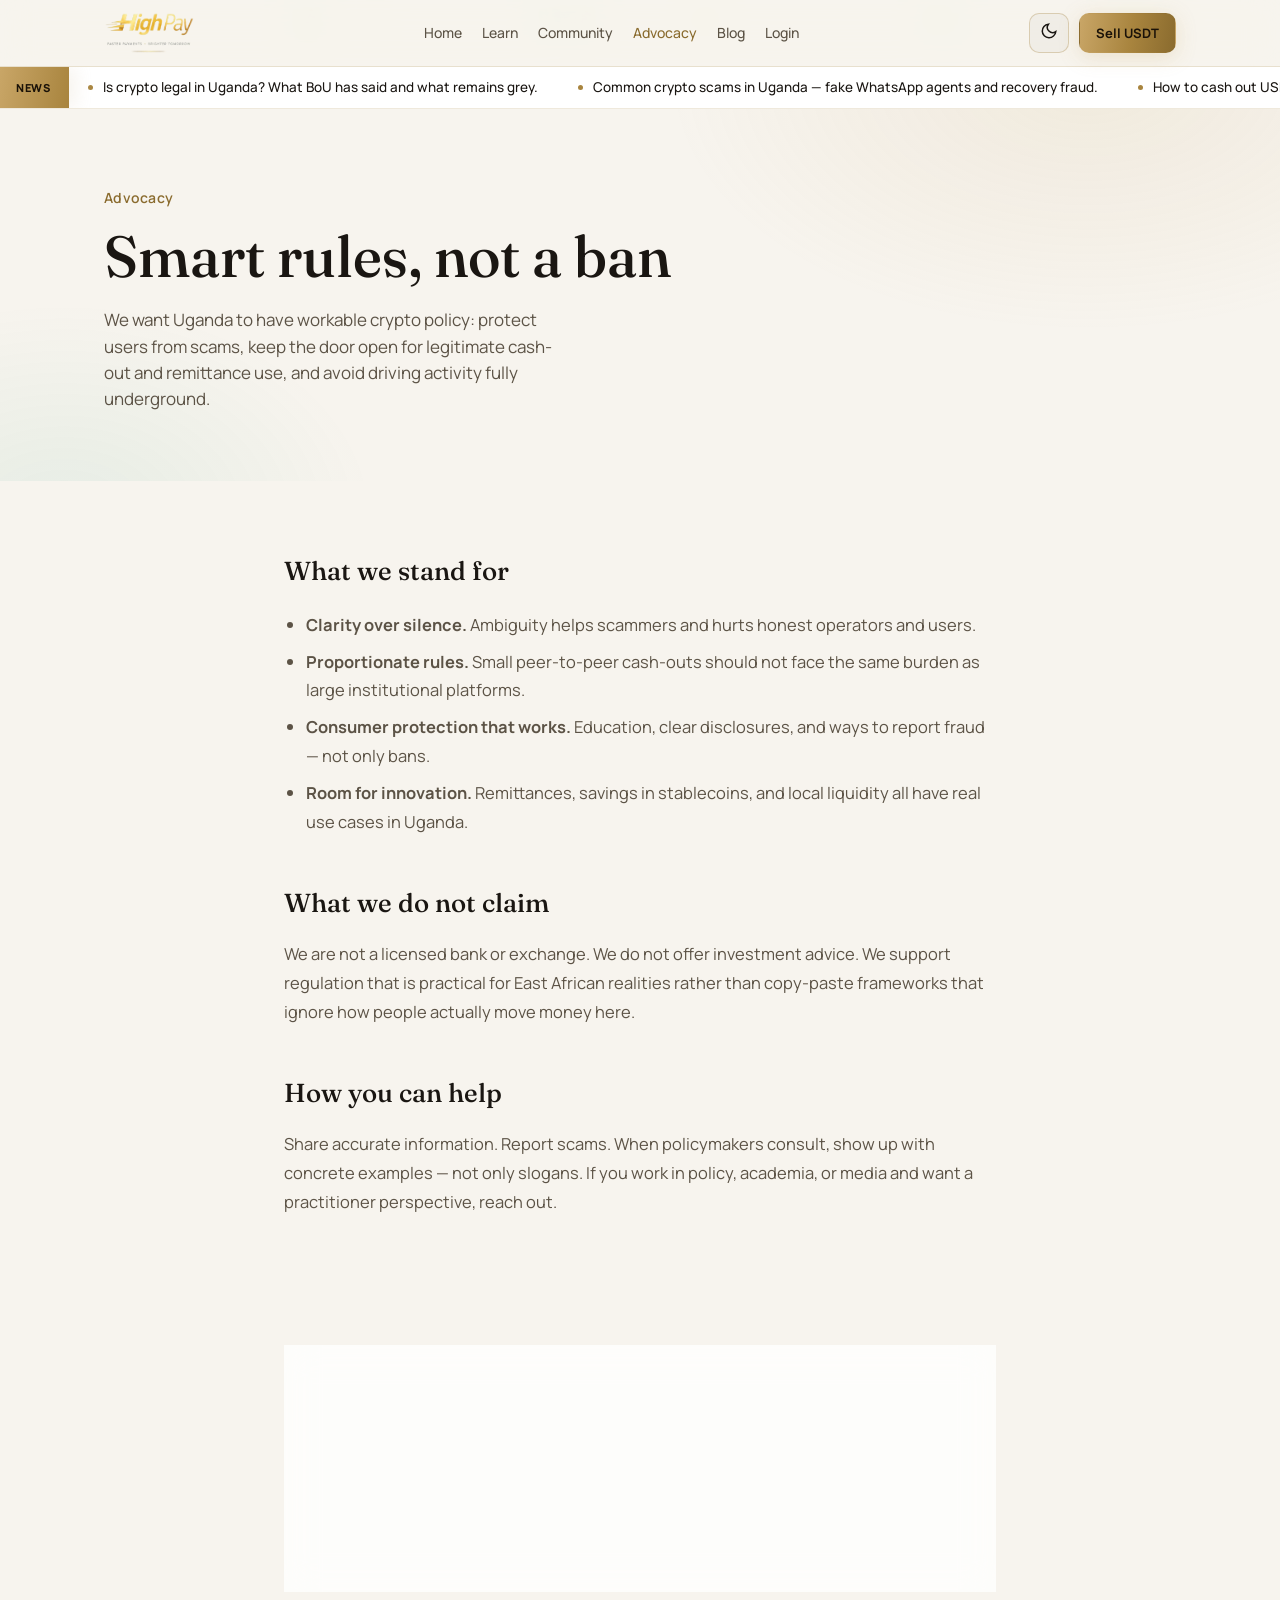
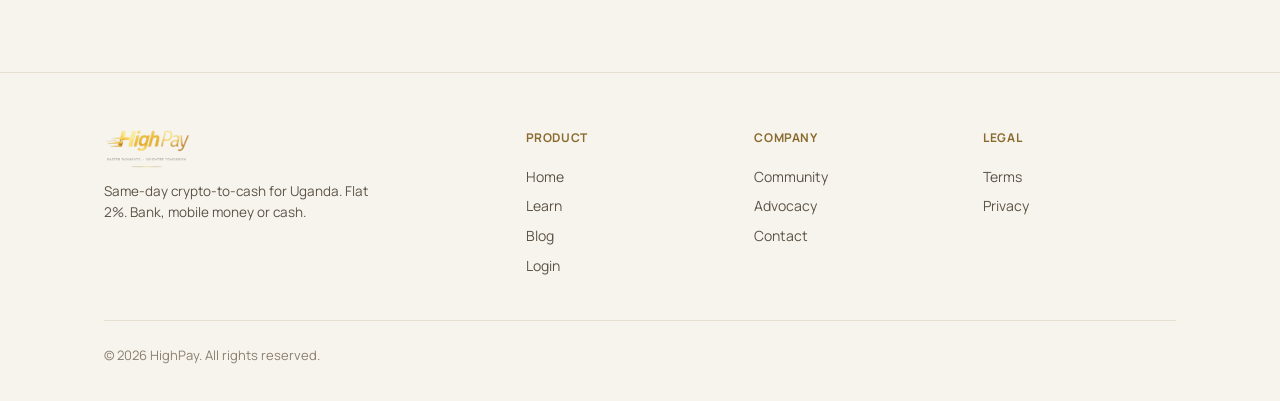
==== advocacy.html @ 5aafbe94 "Initial HighPay site" ====
<!doctype html>
<html lang="en" data-theme="dark">
<head>
<meta charset="UTF-8" />
<meta name="viewport" content="width=device-width, initial-scale=1.0" />
<title>Advocacy — HighPay</title>
<link rel="icon" href="assets/images/logo.png" />
<meta name="description" content="HighPay’s position on crypto regulation in Uganda: clear rules, consumer protection, and room for legitimate services to operate." />
<link rel="preconnect" href="https://fonts.googleapis.com" />
<link rel="preconnect" href="https://fonts.gstatic.com" crossorigin />
<link href="https://fonts.googleapis.com/css2?family=Fraunces:opsz,wght@9..144,400;9..144,500;9..144,600&family=Manrope:wght@400;500;600;700;800&display=swap" rel="stylesheet" />
<link rel="stylesheet" href="assets/styles.css" />
</head>
<body>
<div class="coins-layer" id="coinsLayer" aria-hidden="true"></div>

<header class="nav">
  <div class="wrap nav-inner">
    <a href="index.html" class="brand">
      <img src="assets/images/logo.png" alt="HighPay" width="140" height="46" />
    </a>
    <button class="menu-toggle" aria-label="Menu">☰</button>
    <nav class="links">
      <a href="index.html">Home</a>
      <a href="learn.html">Learn</a>
      <a href="community.html">Community</a>
      <a href="advocacy.html" class="active">Advocacy</a>
      <a href="blog.html">Blog</a>
      <a href="login.html">Login</a>
    </nav>
        <div class="nav-actions">
      <button type="button" class="theme-toggle" data-theme-toggle aria-label="Toggle day/night mode">
        <span data-theme-icon></span>
      </button>
      <a href="#" class="btn btn-primary btn-sm" data-wa>Sell USDT</a>
    </div>
  </div>
</header>

<div class="news-marquee" aria-label="News">
  <div class="news-marquee-inner">
    <span class="news-label">News</span>
    <div class="news-track-wrap">
      <div class="news-track" id="newsTrack"></div>
    </div>
  </div>
</div>


<section class="hero" style="padding-bottom:40px">
  <div class="wrap">
    <p class="kicker">Advocacy</p>
    <h1 class="headline" style="max-width:18ch">Smart rules, not a ban</h1>
    <p class="sub">We want Uganda to have workable crypto policy: protect users from scams, keep the door open for legitimate cash-out and remittance use, and avoid driving activity fully underground.</p>
  </div>
</section>


<section style="padding-top:24px">
  <div class="wrap-narrow">
    <div class="post-body" style="padding-top:0">
      <h2>What we stand for</h2>
      <ul>
        <li><strong>Clarity over silence.</strong> Ambiguity helps scammers and hurts honest operators and users.</li>
        <li><strong>Proportionate rules.</strong> Small peer-to-peer cash-outs should not face the same burden as large institutional platforms.</li>
        <li><strong>Consumer protection that works.</strong> Education, clear disclosures, and ways to report fraud — not only bans.</li>
        <li><strong>Room for innovation.</strong> Remittances, savings in stablecoins, and local liquidity all have real use cases in Uganda.</li>
      </ul>

      <h2>What we do not claim</h2>
      <p>We are not a licensed bank or exchange. We do not offer investment advice. We support regulation that is practical for East African realities rather than copy-paste frameworks that ignore how people actually move money here.</p>

      <h2>How you can help</h2>
      <p>Share accurate information. Report scams. When policymakers consult, show up with concrete examples — not only slogans. If you work in policy, academia, or media and want a practitioner perspective, reach out.</p>
    </div>

    <div class="band" style="margin-top:40px">
      <h3>Talk to us about policy</h3>
      <p>We engage with researchers, journalists, and officials who want grounded input from people who handle crypto-to-cash every day.</p>
      <div class="actions">
        <a href="#" class="btn btn-primary" data-wa>Contact HighPay</a>
      </div>
    </div>
  </div>
</section>

<footer>
  <div class="wrap">
    <div class="foot-grid">
      <div class="foot-brand">
        <img src="assets/images/logo.png" alt="HighPay" width="140" height="44" />
        <p>Same-day crypto-to-cash for Uganda. Flat 2%. Bank, mobile money or cash.</p>
      </div>
      <div class="foot-col">
        <h5>Product</h5>
        <a href="index.html">Home</a>
        <a href="learn.html">Learn</a>
        <a href="blog.html">Blog</a>
        <a href="login.html">Login</a>
      </div>
      <div class="foot-col">
        <h5>Company</h5>
        <a href="community.html">Community</a>
        <a href="advocacy.html">Advocacy</a>
        <a href="#" data-wa>Contact</a>
      </div>
      <div class="foot-col">
        <h5>Legal</h5>
        <a href="terms.html">Terms</a>
        <a href="privacy.html">Privacy</a>
      </div>
    </div>
    <div class="foot-bottom">
      <p>© <span id="year"></span> HighPay. All rights reserved.</p>
    </div>
  </div>
</footer>

<script src="assets/main.js"></script>
</body>
</html>
---- assets/styles.css ----
:root, [data-theme="dark"] {
  --ink: #050505;
  --ink-2: #0d0d0d;
  --ink-3: #141414;
  --ink-4: #1a1a1a;
  --surface: rgba(255, 255, 255, 0.04);
  --surface-strong: rgba(255, 255, 255, 0.07);
  --white: #fff;
  --off-white: #f6ecd8;
  --text: #f6ecd8;
  --text-muted: #b8a98a;
  --text-dim: #7a6f58;
  --gold: #c9a667;
  --gold-light: #e7d3a1;
  --gold-deep: #a8843e;
  --line: rgba(231, 211, 161, 0.14);
  --line-strong: rgba(231, 211, 161, 0.28);
  --glass: rgba(13, 13, 13, 0.72);
  --glass-border: rgba(231, 211, 161, 0.18);
  --shadow: 0 20px 50px rgba(0, 0, 0, 0.45);
  --nav-bg: rgba(5, 5, 5, 0.85);
  --usdt: #26a17b;
  --display: 'Fraunces', serif;
  --body: 'Manrope', system-ui, sans-serif;
  color-scheme: dark;
}

[data-theme="light"] {
  --ink: #f7f4ee;
  --ink-2: #ffffff;
  --ink-3: #f0ebe3;
  --ink-4: #e8e2d6;
  --surface: rgba(0, 0, 0, 0.03);
  --surface-strong: rgba(0, 0, 0, 0.06);
  --white: #0a0a0a;
  --off-white: #1a1612;
  --text: #1a1612;
  --text-muted: #5c5346;
  --text-dim: #8a7f6e;
  --gold: #a8843e;
  --gold-light: #c9a667;
  --gold-deep: #8a6b2e;
  --line: rgba(168, 132, 62, 0.18);
  --line-strong: rgba(168, 132, 62, 0.32);
  --glass: rgba(255, 255, 255, 0.78);
  --glass-border: rgba(168, 132, 62, 0.22);
  --shadow: 0 16px 40px rgba(40, 30, 10, 0.12);
  --nav-bg: rgba(247, 244, 238, 0.9);
  --usdt: #26a17b;
  color-scheme: light;
}

* { box-sizing: border-box }
html { scroll-behavior: smooth }
body {
  margin: 0;
  background: var(--ink);
  color: var(--text);
  font-family: var(--body);
  -webkit-font-smoothing: antialiased;
  line-height: 1.55;
  overflow-x: hidden;
  transition: background 0.3s ease, color 0.3s ease;
}
a { color: inherit; text-decoration: none }
button { font-family: inherit; cursor: pointer }
input, select, textarea { font-family: inherit }
img { max-width: 100%; display: block }
::selection { background: var(--gold); color: var(--ink) }
:focus-visible { outline: 2px solid var(--gold); outline-offset: 3px }

.wrap { max-width: 1120px; margin: 0 auto; padding-inline: 24px }
.wrap-narrow { max-width: 760px; margin: 0 auto; padding-inline: 24px }

.gold-text {
  background: linear-gradient(100deg, var(--gold-light), var(--gold) 55%, var(--gold-light));
  -webkit-background-clip: text;
  background-clip: text;
  color: transparent;
}

.glass {
  background: var(--glass);
  backdrop-filter: blur(16px) saturate(1.2);
  -webkit-backdrop-filter: blur(16px) saturate(1.2);
  border: 1px solid var(--glass-border);
  border-radius: 16px;
}

.coins-layer {
  position: fixed; inset: 0; pointer-events: none; z-index: 0; overflow: hidden;
}
.coin {
  position: absolute; font-size: 22px; opacity: 0.18;
  animation: floatCoin linear infinite;
  user-select: none;
  text-shadow: 0 0 12px rgba(201, 166, 103, 0.4);
}
.coin.gold { color: #e7d3a1 }
.coin.amber { color: #c9a667 }
.coin.bright { color: #f5e6c0 }
.coin.deep { color: #a8843e }
[data-theme="light"] .coin { opacity: 0.12 }
@keyframes floatCoin {
  0% { transform: translateY(110vh) rotate(0) scale(0.7); opacity: 0 }
  8% { opacity: 0.18 }
  92% { opacity: 0.14 }
  100% { transform: translateY(-12vh) rotate(360deg) scale(1.1); opacity: 0 }
}

header.nav {
  position: sticky; top: 0; z-index: 50;
  background: var(--nav-bg);
  backdrop-filter: blur(16px) saturate(1.3);
  -webkit-backdrop-filter: blur(16px) saturate(1.3);
  border-bottom: 1px solid var(--line);
  transition: background 0.3s ease;
}
.nav-inner {
  display: flex; align-items: center; justify-content: space-between;
  padding-block: 12px; gap: 16px; flex-wrap: wrap;
}
.brand { display: flex; align-items: center; gap: 10px }
.brand img {
  height: 42px; width: auto;
  filter: drop-shadow(0 0 10px rgba(201, 166, 103, 0.35));
}
[data-theme="light"] .brand img { filter: none }
nav.links { display: flex; gap: 20px; align-items: center; flex-wrap: wrap }
nav.links a {
  font-size: 14px; color: var(--text-muted); transition: color 0.15s; font-weight: 500;
}
nav.links a:hover, nav.links a.active { color: var(--gold-light) }
[data-theme="light"] nav.links a:hover,
[data-theme="light"] nav.links a.active { color: var(--gold-deep) }
.nav-actions { display: flex; gap: 10px; align-items: center }
.theme-toggle {
  width: 40px; height: 40px; border-radius: 10px;
  border: 1px solid var(--line-strong);
  background: var(--surface);
  color: var(--text);
  display: flex; align-items: center; justify-content: center;
  transition: border-color 0.15s, background 0.15s;
}
.theme-toggle:hover { border-color: var(--gold); background: var(--surface-strong) }
.theme-toggle svg { width: 18px; height: 18px }
.menu-toggle {
  display: none; background: none; border: 1px solid var(--line-strong);
  border-radius: 10px; padding: 8px 10px; color: var(--text);
}
@media (max-width: 900px) {
  nav.links {
    display: none; width: 100%; flex-direction: column; align-items: flex-start;
    padding-top: 14px; border-top: 1px solid var(--line); margin-top: 8px;
  }
  nav.links.open { display: flex }
  .menu-toggle { display: block }
}

.btn {
  display: inline-flex; align-items: center; gap: 8px; border-radius: 12px;
  padding: 12px 22px; font-size: 14px; font-weight: 700;
  border: 1px solid transparent;
  transition: transform 0.15s, box-shadow 0.15s, background 0.15s, border-color 0.15s;
  white-space: nowrap;
}
.btn:active { transform: translateY(1px) }
.btn-primary {
  background: linear-gradient(100deg, var(--gold-light), var(--gold) 55%, var(--gold-deep));
  color: #1a1208;
  box-shadow: 0 4px 20px rgba(201, 166, 103, 0.25);
}
.btn-primary:hover {
  box-shadow: 0 0 28px rgba(201, 166, 103, 0.4);
  transform: translateY(-1px);
}
.btn-ghost {
  border: 1px solid var(--line-strong);
  color: var(--text);
  background: var(--surface);
  backdrop-filter: blur(8px);
}
.btn-ghost:hover {
  border-color: var(--gold);
  color: var(--gold-light);
  background: rgba(201, 166, 103, 0.08);
}
.btn-sm { padding: 9px 16px; font-size: 13px; border-radius: 10px }

.news-marquee {
  border-bottom: 1px solid var(--line);
  background: var(--ink-2);
  overflow: hidden;
  position: relative;
  z-index: 2;
  height: 42px;
}
.news-marquee-inner {
  position: relative;
  height: 100%;
  display: flex;
  align-items: center;
}
.news-label {
  position: absolute;
  left: 0;
  top: 0;
  bottom: 0;
  z-index: 3;
  display: flex;
  align-items: center;
  padding: 0 18px 0 16px;
  font-size: 11px;
  font-weight: 800;
  letter-spacing: 0.06em;
  text-transform: uppercase;
  color: #1a1208;
  background: linear-gradient(100deg, var(--gold-light), var(--gold));
  border-radius: 0;
  /* solid opaque so scrolling text passes underneath */
  box-shadow: 8px 0 16px rgba(5, 5, 5, 0.55);
}
[data-theme="light"] .news-label {
  box-shadow: 8px 0 16px rgba(247, 244, 238, 0.9);
}
.news-track-wrap {
  flex: 1;
  overflow: hidden;
  height: 100%;
  display: flex;
  align-items: center;
  /* leave space so text starts after the solid badge */
  padding-left: 88px;
}
.news-track {
  display: flex;
  gap: 40px;
  white-space: nowrap;
  animation: newsScroll 45s linear infinite;
  width: max-content;
}
.news-track:hover { animation-play-state: paused }
.news-item {
  font-size: 13.5px;
  color: var(--text-muted);
  display: inline-flex;
  align-items: center;
  gap: 10px;
}
.news-item a { color: var(--text); font-weight: 500 }
.news-item a:hover { color: var(--gold-light) }
.news-dot {
  width: 5px; height: 5px; border-radius: 50%;
  background: var(--gold); flex: none;
}
@keyframes newsScroll {
  from { transform: translateX(0) }
  to { transform: translateX(-50%) }
}
@media (prefers-reduced-motion: reduce) {
  .news-track { animation: none }
}

/* Hero USDT gold background */
.hero-bg-usdt {
  position: absolute;
  right: -5%;
  top: 10%;
  width: min(520px, 55vw);
  height: min(520px, 55vw);
  background: url('images/usdt-gold.jpg') center / cover no-repeat;
  opacity: 0.12;
  filter: blur(1px) saturate(1.1);
  pointer-events: none;
  z-index: 0;
  border-radius: 50%;
  mask-image: radial-gradient(circle, black 30%, transparent 72%);
  -webkit-mask-image: radial-gradient(circle, black 30%, transparent 72%);
}
[data-theme="light"] .hero-bg-usdt { opacity: 0.18 }

/* Page hero visuals */
.page-visual {
  border-radius: 20px;
  overflow: hidden;
  border: 1px solid var(--glass-border);
  margin-bottom: 36px;
  aspect-ratio: 21/9;
  max-height: 280px;
  background: var(--ink-3);
}
.page-visual img {
  width: 100%;
  height: 100%;
  object-fit: cover;
}
.visual-grid {
  display: grid;
  grid-template-columns: 1.2fr 1fr;
  gap: 16px;
  margin-bottom: 40px;
}
@media (max-width: 700px) {
  .visual-grid { grid-template-columns: 1fr }
}
.visual-grid .page-visual { margin-bottom: 0; aspect-ratio: 16/10; max-height: none }

.hero {
  position: relative;
  padding: 64px 0 52px;
  overflow: hidden;
  z-index: 1;
}
.hero::before {
  content: '';
  position: absolute; inset: 0; z-index: -1;
  background:
    radial-gradient(700px 420px at 85% -8%, rgba(201, 166, 103, 0.1), transparent 60%),
    radial-gradient(520px 360px at 5% 110%, rgba(38, 161, 123, 0.06), transparent 60%);
}
[data-theme="light"] .hero::before {
  background:
    radial-gradient(700px 420px at 85% -8%, rgba(201, 166, 103, 0.12), transparent 60%),
    radial-gradient(520px 360px at 5% 110%, rgba(38, 161, 123, 0.08), transparent 60%);
}
.hero-grid {
  position: relative;
  z-index: 1;
  display: grid;
  grid-template-columns: 1.05fr 0.95fr;
  gap: 48px;
  align-items: center;
}
@media (max-width: 920px) {
  .hero-grid { grid-template-columns: 1fr }
}
.kicker {
  font-size: 14px;
  color: var(--gold-light);
  font-weight: 600;
  margin-bottom: 16px;
  letter-spacing: 0.02em;
  display: flex;
  align-items: center;
  gap: 8px;
}
[data-theme="light"] .kicker { color: var(--gold-deep) }
.pulse-dot {
  display: inline-block;
  width: 8px; height: 8px; border-radius: 50%;
  background: var(--gold-light);
  box-shadow: 0 0 0 0 rgba(201, 166, 103, 0.55);
  animation: pulse 2s infinite;
}
@keyframes pulse {
  0% { box-shadow: 0 0 0 0 rgba(201, 166, 103, 0.55) }
  70% { box-shadow: 0 0 0 8px rgba(201, 166, 103, 0) }
  100% { box-shadow: 0 0 0 0 rgba(201, 166, 103, 0) }
}
h1.headline {
  font-family: var(--display);
  font-weight: 500;
  font-size: clamp(36px, 5vw, 58px);
  line-height: 1.08;
  margin: 0 0 20px;
  max-width: 14ch;
  color: var(--text);
}
.sub {
  font-size: 17px;
  color: var(--text-muted);
  max-width: 46ch;
  margin: 0 0 28px;
}
.hero-cta { display: flex; gap: 12px; flex-wrap: wrap; margin-bottom: 32px }
.trust-row {
  display: flex; gap: 24px; flex-wrap: wrap;
  font-size: 13.5px; color: var(--text-muted);
}
.trust-row div { display: flex; align-items: center; gap: 8px }
.trust-row svg { flex: none; stroke: var(--gold) }

.calc-card {
  position: relative;
  border-radius: 20px;
  padding: 1px;
  background: linear-gradient(145deg, rgba(231, 211, 161, 0.4), rgba(38, 161, 123, 0.15) 50%, rgba(231, 211, 161, 0.2));
  box-shadow: var(--shadow);
}
.calc-inner {
  background: var(--glass);
  backdrop-filter: blur(20px) saturate(1.2);
  -webkit-backdrop-filter: blur(20px) saturate(1.2);
  border-radius: 19px;
  padding: 28px;
  border: 1px solid var(--glass-border);
}
.calc-head {
  display: flex; align-items: center; justify-content: space-between;
  margin-bottom: 20px;
}
.calc-head h3 {
  font-family: var(--display);
  font-weight: 500;
  font-size: 19px;
  margin: 0;
  color: var(--text);
}
.live-tag {
  font-size: 12px;
  color: var(--gold-light);
  display: flex;
  align-items: center;
  font-weight: 600;
  gap: 4px;
}
[data-theme="light"] .live-tag { color: var(--gold-deep) }
.usdt-badge {
  display: inline-flex;
  align-items: center;
  gap: 8px;
  padding: 6px 12px;
  border-radius: 999px;
  background: rgba(38, 161, 123, 0.12);
  border: 1px solid rgba(38, 161, 123, 0.3);
  font-size: 13px;
  font-weight: 700;
  color: var(--usdt);
  margin-bottom: 16px;
}
.usdt-badge img { width: 22px; height: 22px; border-radius: 50% }
.field-row { margin-bottom: 14px }
.field {
  background: var(--surface);
  border: 1px solid var(--line);
  border-radius: 12px;
  padding: 14px 16px;
  transition: border-color 0.15s;
}
.field:focus-within { border-color: var(--gold) }
.field label {
  display: block;
  font-size: 11.5px;
  color: var(--text-muted);
  margin-bottom: 6px;
  font-weight: 600;
}
.field input {
  width: 100%;
  background: none;
  border: none;
  color: var(--white);
  font-size: 26px;
  font-weight: 700;
  font-family: var(--body);
  outline: none;
}
.calc-arrow {
  display: flex;
  justify-content: center;
  padding: 6px 0 12px;
  color: var(--text-dim);
}
.payout-box {
  border-radius: 14px;
  padding: 20px 16px;
  margin-bottom: 8px;
  background: linear-gradient(135deg, rgba(201, 166, 103, 0.12), rgba(38, 161, 123, 0.06));
  border: 1px solid var(--line-strong);
}
.payout-box label {
  font-size: 12px;
  color: var(--text-muted);
  display: block;
  margin-bottom: 6px;
}
.payout-value {
  font-family: var(--display);
  font-size: clamp(28px, 4vw, 34px);
  font-weight: 500;
  letter-spacing: -0.02em;
}
.payout-meta {
  font-size: 12.5px;
  color: var(--text-muted);
  margin-top: 10px;
  display: flex;
  justify-content: space-between;
  flex-wrap: wrap;
  gap: 6px;
}
.calc-cta { width: 100%; justify-content: center; margin-top: 16px }
.calc-note {
  font-size: 12px;
  color: var(--text-dim);
  margin-top: 14px;
  text-align: center;
}

.ticker-strip {
  border-top: 1px solid var(--line);
  border-bottom: 1px solid var(--line);
  background: var(--ink-2);
  overflow: hidden;
  position: relative;
  z-index: 1;
}
.ticker-track {
  display: flex;
  gap: 48px;
  padding: 14px 0;
  white-space: nowrap;
  animation: scroll 28s linear infinite;
  width: max-content;
}
.ticker-track span {
  font-size: 13.5px;
  color: var(--text-muted);
  display: inline-flex;
  gap: 8px;
  align-items: baseline;
}
.ticker-track b { color: var(--gold-light); font-weight: 700 }
[data-theme="light"] .ticker-track b { color: var(--gold-deep) }
@keyframes scroll {
  from { transform: translateX(0) }
  to { transform: translateX(-50%) }
}
@media (prefers-reduced-motion: reduce) {
  .ticker-track { animation: none }
}

section { padding: 80px 0; position: relative; z-index: 1 }
.sec-head { max-width: 640px; margin-bottom: 48px }
.sec-head.center { margin-left: auto; margin-right: auto; text-align: center }
.sec-label {
  font-size: 12px;
  color: var(--gold);
  font-weight: 700;
  margin-bottom: 12px;
  letter-spacing: 0.06em;
  text-transform: uppercase;
}
.sec-head h2 {
  font-family: var(--display);
  font-weight: 500;
  font-size: clamp(26px, 3.2vw, 38px);
  margin: 0 0 12px;
  color: var(--text);
}
.sec-head p {
  color: var(--text-muted);
  font-size: 15.5px;
  margin: 0;
  max-width: 56ch;
}
.sec-head.center p { margin-inline: auto }

.rate-card {
  display: grid;
  grid-template-columns: auto 1fr auto auto;
  gap: 24px;
  align-items: center;
  padding: 24px 28px;
  border-radius: 16px;
  background: var(--glass);
  backdrop-filter: blur(12px);
  border: 1px solid var(--glass-border);
  box-shadow: var(--shadow);
}
@media (max-width: 640px) {
  .rate-card {
    grid-template-columns: 1fr 1fr;
    gap: 16px;
  }
  .rate-card .rate-change { grid-column: 1 / -1 }
}
.rate-asset {
  display: flex;
  align-items: center;
  gap: 14px;
}
.rate-asset img {
  width: 48px;
  height: 48px;
  border-radius: 50%;
  box-shadow: 0 4px 12px rgba(38, 161, 123, 0.3);
}
.rate-asset b { display: block; font-size: 17px; color: var(--text) }
.rate-asset span { font-size: 13px; color: var(--text-muted) }
.rate-num {
  font-variant-numeric: tabular-nums;
  font-weight: 700;
  font-size: 18px;
  color: var(--text);
}
.rate-num small {
  display: block;
  font-size: 12px;
  font-weight: 500;
  color: var(--text-muted);
  margin-top: 2px;
}
.rate-change {
  font-weight: 700;
  font-size: 15px;
}
.rate-change.up { color: var(--usdt) }
.rate-change.down { color: #c45c5c }
.rates-foot {
  font-size: 12.5px;
  color: var(--text-dim);
  margin-top: 16px;
}

.process-list { display: flex; flex-direction: column }
.process-item {
  display: grid;
  grid-template-columns: 56px 1fr;
  gap: 20px;
  padding: 26px 0;
}
.process-item + .process-item { border-top: 1px solid var(--line) }
.process-num {
  font-family: var(--display);
  font-size: 24px;
  color: var(--gold);
  font-weight: 500;
}
.process-item h3 {
  font-size: 17px;
  margin: 0 0 6px;
  font-weight: 700;
  color: var(--text);
}
.process-item p {
  color: var(--text-muted);
  font-size: 14.5px;
  margin: 0;
  max-width: 60ch;
}

.payout-methods {
  display: grid;
  grid-template-columns: repeat(3, 1fr);
  gap: 16px;
  margin-top: 44px;
}
@media (max-width: 760px) {
  .payout-methods { grid-template-columns: 1fr }
}
.method-card {
  border: 1px solid var(--glass-border);
  border-radius: 16px;
  padding: 24px;
  background: var(--glass);
  backdrop-filter: blur(12px);
  transition: border-color 0.2s, transform 0.2s, box-shadow 0.2s;
}
.method-card:hover {
  border-color: var(--line-strong);
  transform: translateY(-3px);
  box-shadow: var(--shadow);
}
.method-card h4 { margin: 14px 0 6px; font-size: 16px; color: var(--text) }
.method-card p { margin: 0; font-size: 13.5px; color: var(--text-muted) }
.method-card svg { stroke: var(--gold) }
.method-card .cta {
  margin-top: 14px;
  font-size: 13px;
  color: var(--gold-light);
  font-weight: 600;
}
[data-theme="light"] .method-card .cta { color: var(--gold-deep) }

.card-grid {
  display: grid;
  grid-template-columns: repeat(3, 1fr);
  gap: 18px;
}
.card-grid.two { grid-template-columns: repeat(2, 1fr) }
@media (max-width: 860px) {
  .card-grid, .card-grid.two { grid-template-columns: 1fr }
}
.card {
  border: 1px solid var(--glass-border);
  border-radius: 16px;
  padding: 24px;
  background: var(--glass);
  backdrop-filter: blur(12px);
  transition: transform 0.2s, border-color 0.2s, box-shadow 0.2s;
  display: flex;
  flex-direction: column;
}
.card:hover {
  transform: translateY(-4px);
  border-color: var(--line-strong);
  box-shadow: var(--shadow);
}
.card .tag {
  font-size: 11px;
  color: var(--gold);
  font-weight: 700;
  letter-spacing: 0.05em;
  text-transform: uppercase;
  margin-bottom: 12px;
}
.card h3 {
  font-family: var(--display);
  font-size: 19px;
  font-weight: 500;
  margin: 0 0 10px;
  line-height: 1.25;
  color: var(--text);
}
.card p {
  font-size: 14px;
  color: var(--text-muted);
  margin: 0 0 16px;
  flex: 1;
}
.card .read {
  font-size: 13px;
  color: var(--gold-light);
  font-weight: 600;
}
[data-theme="light"] .card .read { color: var(--gold-deep) }

.band {
  border-radius: 20px;
  padding: 40px;
  background: var(--glass);
  backdrop-filter: blur(16px);
  border: 1px solid var(--glass-border);
}
.band h3 {
  font-family: var(--display);
  font-size: 24px;
  font-weight: 500;
  margin: 0 0 10px;
  color: var(--text);
}
.band p {
  color: var(--text-muted);
  margin: 0;
  font-size: 15.5px;
  max-width: 60ch;
}
.band .actions { margin-top: 22px; display: flex; gap: 12px; flex-wrap: wrap }

.fee-band {
  border-radius: 20px;
  padding: 40px;
  display: grid;
  grid-template-columns: auto 1fr;
  gap: 36px;
  align-items: center;
  background: var(--glass);
  backdrop-filter: blur(16px);
  border: 1px solid var(--glass-border);
}
@media (max-width: 700px) {
  .fee-band { grid-template-columns: 1fr }
}
.fee-number {
  font-family: var(--display);
  font-size: 68px;
  font-weight: 500;
  color: var(--gold-light);
  line-height: 1;
}
[data-theme="light"] .fee-number { color: var(--gold-deep) }
.fee-band h3 {
  margin: 0;
  font-family: var(--display);
  font-size: 22px;
  font-weight: 500;
  color: var(--text);
}
.fee-band p {
  color: var(--text-muted);
  margin: 10px 0 0;
  font-size: 15.5px;
  max-width: 52ch;
}

.gallery-grid {
  display: grid;
  grid-template-columns: repeat(3, 1fr);
  gap: 16px;
  margin-top: 36px;
}
@media (max-width: 760px) {
  .gallery-grid { grid-template-columns: 1fr }
}
.gallery-item {
  border-radius: 16px;
  overflow: hidden;
  border: 1px solid var(--glass-border);
  background: var(--ink-3);
  position: relative;
  aspect-ratio: 4/3;
}
.gallery-item img {
  width: 100%;
  height: 100%;
  object-fit: cover;
  transition: transform 0.35s ease;
}
.gallery-item:hover img { transform: scale(1.04) }
.gallery-caption {
  position: absolute;
  bottom: 0; left: 0; right: 0;
  padding: 14px 16px;
  background: linear-gradient(transparent, rgba(0, 0, 0, 0.75));
  font-size: 13px;
  font-weight: 600;
  color: #f6ecd8;
}

.form { display: flex; flex-direction: column; gap: 16px; max-width: 440px }
.form label {
  font-size: 13px;
  color: var(--text-muted);
  font-weight: 600;
  margin-bottom: 6px;
  display: block;
}
.form input, .form textarea, .form select {
  width: 100%;
  padding: 14px 16px;
  font-size: 15px;
  background: var(--surface);
  border: 1px solid var(--line);
  border-radius: 12px;
  color: var(--white);
  outline: none;
  transition: border-color 0.15s;
}
.form input:focus, .form textarea:focus, .form select:focus {
  border-color: var(--gold);
}
.form .note { font-size: 12px; color: var(--text-dim) }
.auth-providers {
  display: flex;
  flex-direction: column;
  gap: 10px;
  margin-top: 8px;
}
.btn-oauth {
  width: 100%;
  justify-content: center;
  border-radius: 12px;
  padding: 13px 18px;
  font-weight: 600;
  font-size: 14px;
  border: 1px solid var(--line-strong);
  background: var(--surface);
  color: var(--text);
  transition: border-color 0.15s, background 0.15s;
  display: inline-flex;
  align-items: center;
  gap: 10px;
  cursor: pointer;
}
.btn-oauth:hover {
  border-color: var(--gold);
  background: var(--surface-strong);
}
.btn-oauth svg { width: 18px; height: 18px }
.divider-or {
  display: flex;
  align-items: center;
  gap: 14px;
  margin: 20px 0;
  color: var(--text-dim);
  font-size: 13px;
}
.divider-or::before, .divider-or::after {
  content: '';
  flex: 1;
  height: 1px;
  background: var(--line);
}

.cta-band {
  text-align: center;
  padding: 90px 0;
  position: relative;
  z-index: 1;
}
.cta-band h2 {
  font-family: var(--display);
  font-weight: 500;
  font-size: clamp(30px, 4vw, 46px);
  margin: 0 0 14px;
  color: var(--text);
}
.cta-band p {
  color: var(--text-muted);
  margin: 0 0 28px;
  font-size: 17px;
}
.cta-band .btn-primary { padding: 15px 32px; font-size: 15px }

.post-head {
  padding: 56px 0 36px;
  border-bottom: 1px solid var(--line);
}
.post-head .meta {
  font-size: 13px;
  color: var(--text-dim);
  margin-bottom: 14px;
}
.post-head h1 {
  font-family: var(--display);
  font-weight: 500;
  font-size: clamp(30px, 4.2vw, 48px);
  line-height: 1.12;
  margin: 0 0 16px;
  max-width: 20ch;
  color: var(--text);
}
.post-head .lede {
  font-size: 17px;
  color: var(--text-muted);
  max-width: 58ch;
}
.post-body {
  padding: 44px 0 72px;
  font-size: 16.5px;
  line-height: 1.75;
  color: var(--text);
}
.post-body h2 {
  font-family: var(--display);
  font-size: 26px;
  font-weight: 500;
  margin: 44px 0 14px;
  color: var(--text);
}
.post-body h3 {
  font-size: 19px;
  font-weight: 700;
  margin: 32px 0 10px;
  color: var(--text);
}
.post-body p { margin: 0 0 16px; color: var(--text-muted) }
.post-body ul, .post-body ol {
  padding-left: 22px;
  color: var(--text-muted);
}
.post-body li { margin-bottom: 8px }
.post-body a {
  color: var(--gold-light);
  border-bottom: 1px solid var(--line-strong);
}
.post-body a:hover { border-color: var(--gold) }
.post-body blockquote {
  border-left: 3px solid var(--gold);
  margin: 24px 0;
  padding: 6px 0 6px 20px;
  color: var(--text-muted);
  font-style: italic;
}
.post-cta {
  margin: 48px 0 0;
  padding: 28px;
  border-radius: 16px;
  background: var(--glass);
  backdrop-filter: blur(12px);
  border: 1px solid var(--glass-border);
}

footer {
  border-top: 1px solid var(--line);
  padding: 56px 0 36px;
  position: relative;
  z-index: 1;
}
.foot-grid {
  display: grid;
  grid-template-columns: 2fr 1fr 1fr 1fr;
  gap: 36px;
  margin-bottom: 40px;
}
@media (max-width: 800px) {
  .foot-grid { grid-template-columns: 1fr 1fr; gap: 28px }
}
@media (max-width: 520px) {
  .foot-grid { grid-template-columns: 1fr }
}
.foot-col h5 {
  font-size: 12px;
  color: var(--gold-light);
  font-weight: 700;
  margin: 0 0 14px;
  letter-spacing: 0.05em;
  text-transform: uppercase;
}
[data-theme="light"] .foot-col h5 { color: var(--gold-deep) }
.foot-col a {
  display: block;
  font-size: 14px;
  color: var(--text-muted);
  padding: 4px 0;
}
.foot-col a:hover { color: var(--gold-light) }
.foot-brand img { height: 40px; width: auto; margin-bottom: 12px }
.foot-brand p {
  font-size: 13.5px;
  color: var(--text-muted);
  margin: 0;
  max-width: 34ch;
}
.foot-bottom {
  display: flex;
  justify-content: space-between;
  align-items: center;
  flex-wrap: wrap;
  gap: 14px;
  padding-top: 24px;
  border-top: 1px solid var(--line);
}
.foot-bottom p { font-size: 13px; color: var(--text-dim); margin: 0 }
.disclaimer {
  font-size: 12px;
  color: var(--text-dim);
  opacity: 0.9;
  margin-top: 20px;
  max-width: 78ch;
}

.sr-only {
  position: absolute; width: 1px; height: 1px; padding: 0; margin: -1px;
  overflow: hidden; clip: rect(0, 0, 0, 0); white-space: nowrap; border: 0;
}


/* Trust stats */
.stats-row {
  display: grid;
  grid-template-columns: repeat(3, 1fr);
  gap: 16px;
  margin-top: 36px;
}
@media (max-width: 700px) {
  .stats-row { grid-template-columns: 1fr; }
}
.stat-card {
  border-radius: 16px;
  padding: 22px 20px;
  background: var(--glass);
  backdrop-filter: blur(12px);
  border: 1px solid var(--glass-border);
  text-align: center;
}
.stat-card .num {
  font-family: var(--display);
  font-size: clamp(28px, 4vw, 36px);
  font-weight: 500;
  color: var(--gold-light);
  line-height: 1.1;
  margin-bottom: 6px;
}
[data-theme="light"] .stat-card .num { color: var(--gold-deep); }
.stat-card .label {
  font-size: 13px;
  color: var(--text-muted);
  margin: 0;
}
.location-pill {
  display: inline-flex;
  align-items: center;
  gap: 8px;
  margin-top: 18px;
  padding: 8px 14px;
  border-radius: 999px;
  border: 1px solid var(--line-strong);
  background: var(--surface);
  font-size: 13px;
  color: var(--text-muted);
}
.location-pill svg { flex: none; stroke: var(--gold); }
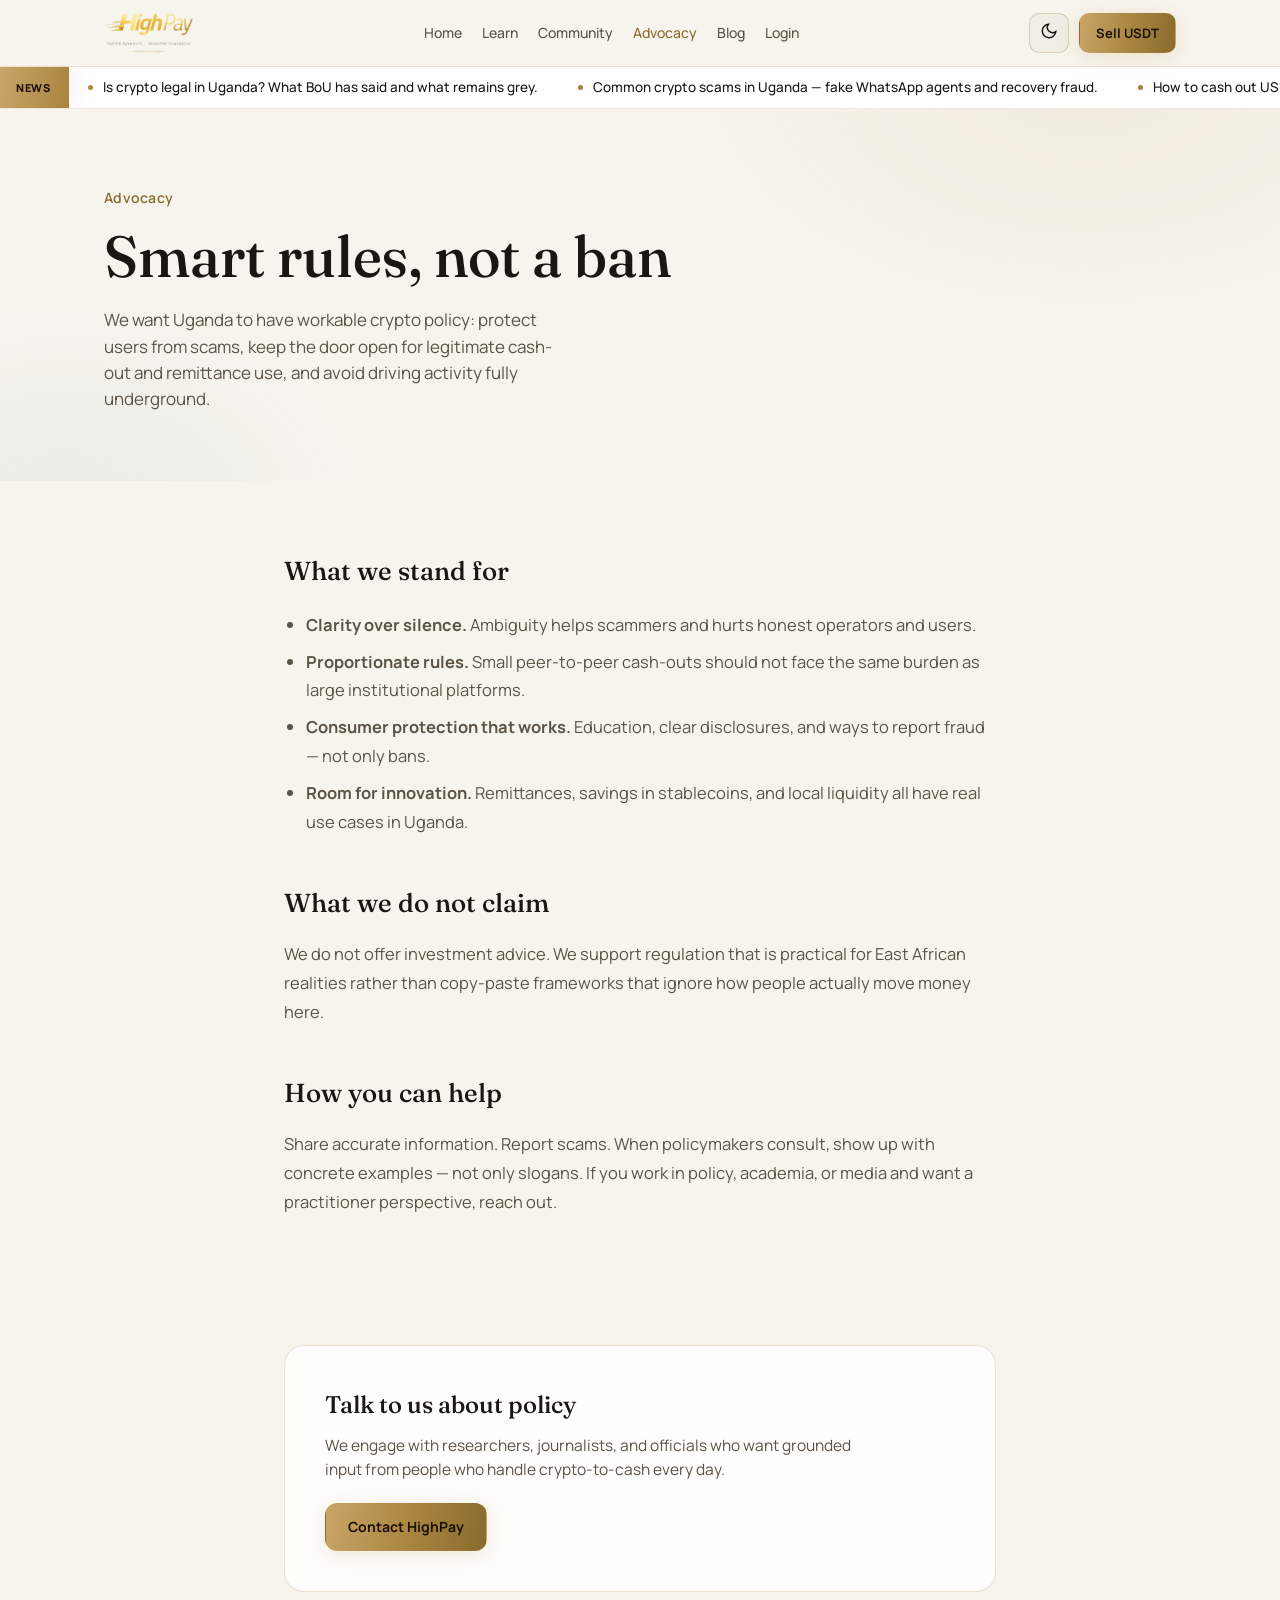
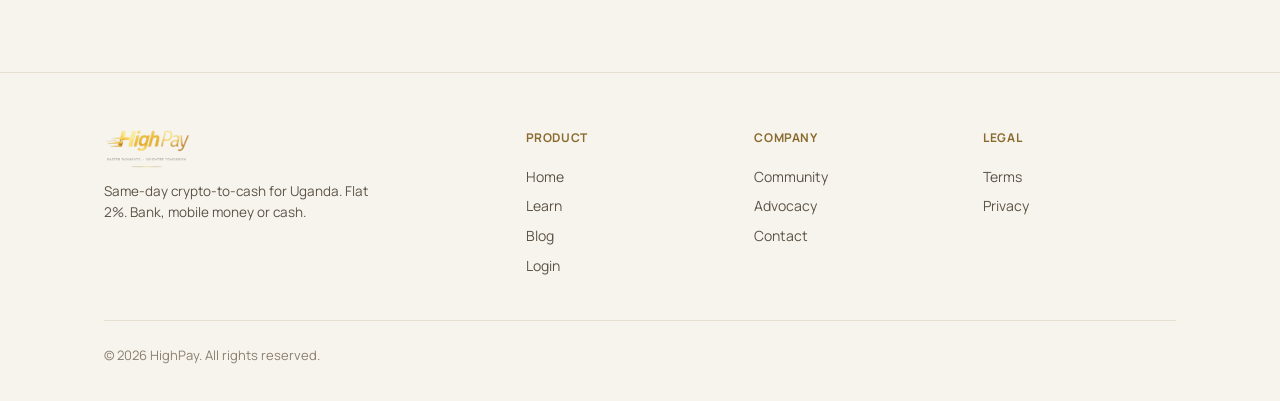
==== commit bc773d6e: "highpay" ====
--- a/advocacy.html
+++ b/advocacy.html
@@ -68,7 +68,7 @@
       </ul>
 
       <h2>What we do not claim</h2>
-      <p>We are not a licensed bank or exchange. We do not offer investment advice. We support regulation that is practical for East African realities rather than copy-paste frameworks that ignore how people actually move money here.</p>
+      <p>We do not offer investment advice. We support regulation that is practical for East African realities rather than copy-paste frameworks that ignore how people actually move money here.</p>
 
       <h2>How you can help</h2>
       <p>Share accurate information. Report scams. When policymakers consult, show up with concrete examples — not only slogans. If you work in policy, academia, or media and want a practitioner perspective, reach out.</p>
